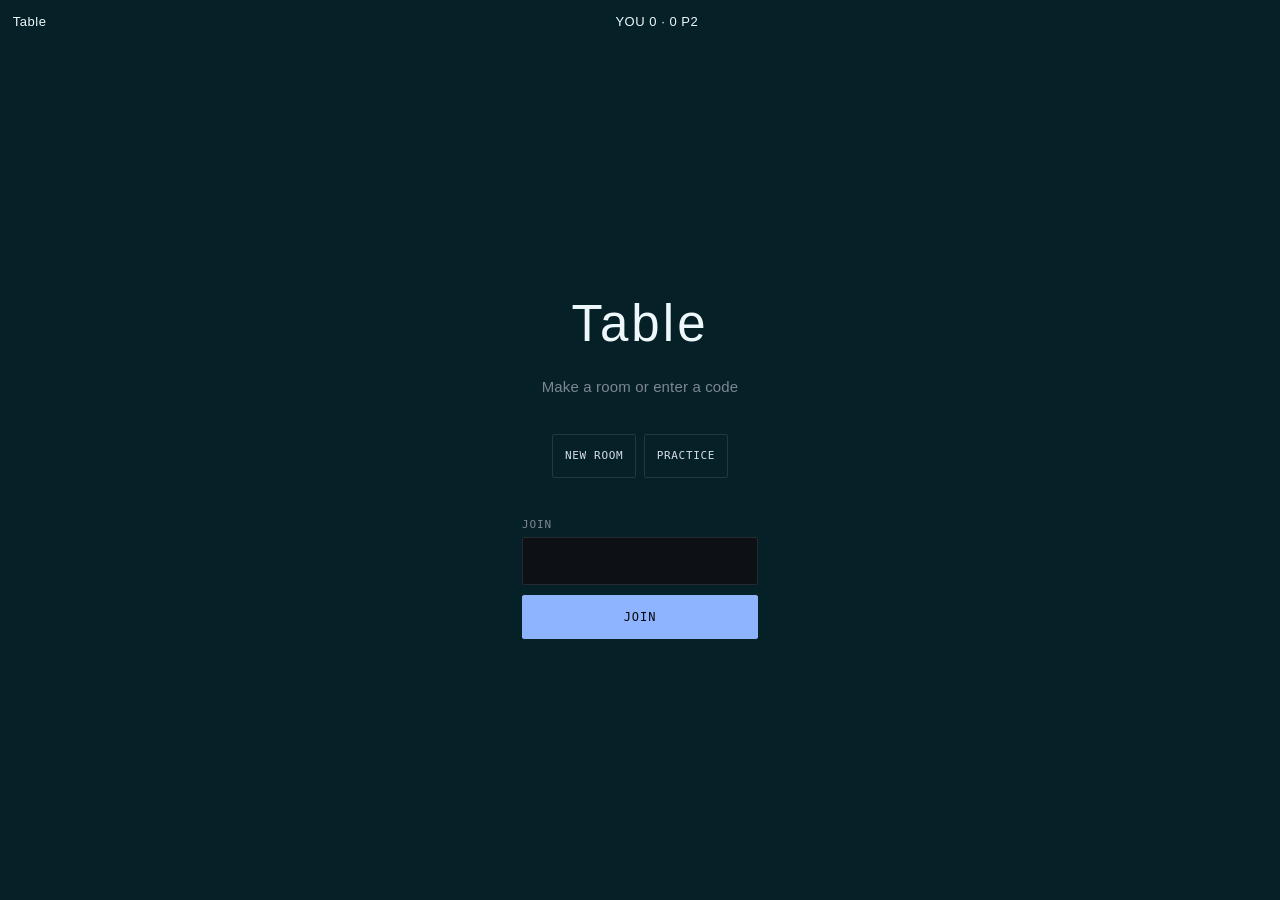
==== game/index.html @ 40c0a448 "deploy" ====
<!doctype html>
<html lang="en">
  <head>
    <meta charset="utf-8" />
    <meta name="viewport" content="width=device-width, initial-scale=1, maximum-scale=1, user-scalable=no, viewport-fit=cover" />
    <meta name="theme-color" content="#062028" />
    <meta name="apple-mobile-web-app-capable" content="yes" />
    <meta name="mobile-web-app-capable" content="yes" />
    <title>대국</title>
    <meta name="description" content="대국" />
    <meta property="og:title" content="대국" />
    <meta property="og:description" content="대국" />
    <meta property="og:type" content="website" />
    <meta name="twitter:card" content="summary_large_image" />
    <link rel="preload" href="/hockey.wasm" as="fetch" crossorigin />
    <link rel="stylesheet" href="/style.css" />
  </head>
  <body>
    <div id="app"></div>
    <script type="module" src="/hockey.js"></script>
  </body>
</html>
---- style.css ----
:root{color-scheme:dark;--bg: #07080a;--fg: #d7dde6;--muted: #7d8794;--line: rgba(214, 226, 240, .12);--panel: #0d1014;--accent: #8fb4ff;--max: 1120px;--mono: "SF Mono", "IBM Plex Mono", ui-monospace, Menlo, monospace}html[data-tpl=gotham]{--accent: #8fb4ff}html[data-tpl=foundry]{--accent: #3dd6c6}html[data-tpl=ares]{--accent: #e8a317}html[data-tpl=lattice]{--accent: #7cffb2}html[data-tpl=ledger]{--accent: #5cff6a}*{box-sizing:border-box}html{scroll-behavior:smooth}html,body{margin:0;min-height:100%;background:var(--bg);color:var(--fg);font:15px/1.45 IBM Plex Sans,Segoe UI,sans-serif;letter-spacing:.01em}a{color:inherit}#app{min-height:100vh}.top{position:sticky;top:0;z-index:20;display:flex;align-items:center;justify-content:space-between;gap:.8rem;min-height:48px;padding:0 1.1rem;background:#07080adb;border-bottom:1px solid var(--line);backdrop-filter:blur(16px);font-family:var(--mono);font-size:11px;letter-spacing:.08em;text-transform:uppercase}.brand{max-width:min(36vw,14rem);overflow:hidden;text-overflow:ellipsis;white-space:nowrap;color:var(--accent);text-decoration:none}.nav{display:flex;flex-wrap:wrap;gap:1.1rem;color:var(--muted)}.nav a{text-decoration:none}.nav a:hover{color:var(--fg)}.clock{color:var(--accent);opacity:.8}.langs{display:flex;gap:.45rem}.langs button{border:0;background:none;color:var(--muted);font:inherit;font-size:10px;cursor:pointer;padding:0}.langs button[aria-current=true]{color:var(--accent)}.studio-hero,.hero-site,.block,.band{padding:4.8rem 1.2rem 4.2rem}.studio-hero,.hero-site{min-height:calc(100vh - 48px);position:relative}.studio-hero{display:grid;align-content:center;justify-items:center;text-align:center;background:linear-gradient(rgba(143,180,255,.04) 1px,transparent 1px) 0 0 / 28px 28px,var(--bg)}.tag,.kicker,.eyebrow{margin:0 0 .8rem;color:var(--accent);font-family:var(--mono);font-size:11px;letter-spacing:.14em;text-transform:uppercase}h1,.contact-title{margin:0;max-width:22ch;font-size:clamp(2.1rem,5.4vw,4.4rem);line-height:1.08;letter-spacing:-.03em;font-weight:500}.lede{max-width:36rem;margin:.9rem 0 0;color:var(--muted)}.subcta{margin:.55rem 0 0;color:var(--muted)}.form,.contact{display:grid;gap:.7rem;width:min(100%,28rem);margin:1.8rem auto 0;text-align:start}.form label,.contact label{display:grid;gap:.3rem;color:var(--muted);font-family:var(--mono);font-size:11px;letter-spacing:.08em;text-transform:uppercase}.form input,.contact input,.contact select{width:100%;border:1px solid var(--line);border-radius:2px;padding:.75rem .8rem;font:inherit;color:var(--fg);background:var(--panel)}.form input:focus,.contact input:focus,.contact select:focus{outline:1px solid var(--accent);border-color:transparent}.btn,.btn-ghost,.btn-blue{appearance:none;border:1px solid var(--accent);border-radius:2px;padding:.7rem 1.1rem;background:transparent;color:var(--accent);font:inherit;font-family:var(--mono);font-size:12px;letter-spacing:.08em;text-transform:uppercase;cursor:pointer;text-decoration:none}.btn-blue,.btn-ghost:hover,.btn:hover{background:var(--accent);color:#07080a}.tools{display:flex;flex-wrap:wrap;justify-content:center;gap:.5rem;margin-top:1.6rem}.tools button,.tools a:not(.btn){border:1px solid var(--line);background:transparent;color:var(--fg);border-radius:2px;padding:.5rem .8rem;font:inherit;font-family:var(--mono);font-size:11px;letter-spacing:.06em;text-transform:uppercase;cursor:pointer}.boot-label{margin:1.2rem 0 .8rem;color:var(--muted);font-family:var(--mono)}.boot-track{width:min(100%,22rem);height:2px;background:#ffffff14;overflow:hidden}.boot-track i{display:block;width:0;height:100%;background:var(--accent)}.scanlines{pointer-events:none;position:absolute;inset:0;background:repeating-linear-gradient(to bottom,rgba(255,255,255,.03),rgba(255,255,255,.03) 1px,transparent 1px,transparent 3px);animation:scan 8s linear infinite;opacity:.35}@keyframes scan{to{transform:translateY(12px)}}.hero-gotham{display:grid;align-content:end;padding-bottom:3.2rem}.hud-svg,.lattice-svg{width:100%;height:auto}.hud-grid line{stroke:#8fb4ff14;stroke-width:1}.hud-links line{stroke:var(--accent);stroke-opacity:.28;stroke-width:1;stroke-dasharray:4 6;animation:dash 7s linear infinite}@keyframes dash{to{stroke-dashoffset:-80}}.hud-nodes .core{fill:var(--accent)}.hud-nodes .ping{fill:none;stroke:var(--accent);stroke-opacity:0}.hud-nodes [data-node].is-hot .ping{animation:ping .8s ease-out}@keyframes ping{0%{r:4;stroke-opacity:.8}to{r:18;stroke-opacity:0}}.hero-dock{position:relative;z-index:1;max-width:40rem}.hero-foundry,.hero-ares{display:grid;align-content:center}.hero-split{max-width:var(--max);margin:0 auto;display:grid;grid-template-columns:1fr 1fr;gap:2.4rem;align-items:center}.hero-lattice{display:grid;place-items:center}.lattice-bg{position:absolute;inset:8% 6%;opacity:.55}.hero-copy.center{text-align:center;justify-items:center;display:grid}.hero-ledger{display:grid;align-content:center;justify-items:start;max-width:var(--max);margin:0 auto}.console,.term{background:#050607;border:1px solid var(--line);font-family:var(--mono);font-size:12px;color:var(--accent);box-shadow:0 0 0 1px #0006,0 24px 60px #00000059}.console-bar,.term-bar{display:flex;gap:.35rem;align-items:center;padding:.45rem .7rem;border-bottom:1px solid var(--line);color:var(--muted);text-transform:uppercase;letter-spacing:.08em;font-size:10px}.console-bar i{width:7px;height:7px;border-radius:50%;background:#3a3f46}.console pre{margin:0;padding:.9rem;min-height:11rem;white-space:pre-wrap}.term{width:min(100%,52rem)}.term p{margin:.8rem 1rem 1.1rem;min-height:4.5rem}.term.mini p{min-height:auto}.term .dim{color:var(--muted)}.caret{display:inline-block;width:.55ch;height:1em;margin-left:.15em;background:var(--accent);vertical-align:text-bottom;animation:blink 1s steps(1) infinite}@keyframes blink{50%{opacity:0}}.radar{position:relative;width:min(100%,320px);aspect-ratio:1;margin:0 auto;border:1px solid var(--line);border-radius:50%;background:repeating-radial-gradient(circle,transparent 0 18px,rgba(232,163,23,.08) 18px 19px),#08090b;overflow:hidden}.radar .sweep{position:absolute;inset:0;background:conic-gradient(from 0deg,transparent 0 70%,rgba(232,163,23,.35) 100%);animation:spin 4.5s linear infinite}.radar b{position:absolute;inset:12%;border:1px solid rgba(232,163,23,.2);border-radius:50%}.radar b:nth-child(3){inset:28%}.radar b:nth-child(4){inset:44%}.blip{position:absolute;width:6px;height:6px;border-radius:50%;background:var(--accent);animation:blip 2.4s ease-in-out infinite}.b1{top:28%;left:62%}.b2{top:58%;left:30%;animation-delay:.6s}.b3{top:70%;left:68%;animation-delay:1.1s}@keyframes spin{to{transform:rotate(360deg)}}@keyframes blip{0%,to{opacity:.2;transform:scale(.7)}50%{opacity:1;transform:scale(1.3)}}.metrics,.band,.price{background:#050607}.metric-grid{display:grid;grid-template-columns:repeat(3,1fr);gap:1rem;max-width:var(--max);margin:0 auto 2rem}.metric{border:1px solid var(--line);padding:1.2rem 1rem;background:var(--panel)}.metric b{display:block;font-size:clamp(2.4rem,6vw,4.2rem);letter-spacing:-.04em;line-height:1;color:var(--accent);font-variant-numeric:tabular-nums}.metric span{color:var(--muted);font-family:var(--mono);font-size:11px;letter-spacing:.1em;text-transform:uppercase}html[data-tpl=ledger] .metric-grid{grid-template-columns:1fr}html[data-tpl=ledger] .metric{display:flex;justify-content:space-between;align-items:baseline}.chart{display:block;width:min(100%,var(--max));height:220px;margin:0 auto}.chart .line{fill:none;stroke:var(--accent);stroke-width:1.6;stroke-dasharray:1;stroke-dashoffset:1}.chart .area{fill:var(--accent);opacity:0}.chart.is-on .line{animation:draw 1.4s ease forwards}.chart.is-on .area{animation:fade 1s ease .15s forwards}@keyframes draw{to{stroke-dashoffset:0}}@keyframes fade{to{opacity:.12}}.csi-wrap,.reviews-wrap,.trust-wrap,#contact{background:var(--bg);color:var(--fg)}.csi{display:grid;grid-template-columns:repeat(3,1fr);gap:1rem;max-width:var(--max);margin:0 auto}.csi article{border:1px solid var(--line);padding:1.2rem;background:var(--panel)}.csi h2{margin:.5rem 0 0;font-size:clamp(1.15rem,2vw,1.5rem);font-weight:500;letter-spacing:-.02em}.num{margin:0;color:var(--accent);font-family:var(--mono);font-size:10px;letter-spacing:.12em;text-transform:uppercase}.chapters{padding:0}.chapter{min-height:86vh;display:grid;align-content:center;padding:4.5rem 1.2rem;border-top:1px solid var(--line)}.chapter.alt{background:#050607}.chapter-inner{max-width:var(--max);margin:0 auto;display:grid;grid-template-columns:.9fr 1.1fr;gap:2rem;align-items:center}.chapter-copy h2{margin:0 0 .7rem;font-size:clamp(1.8rem,4vw,3rem);font-weight:500}.chapter-copy p{margin:0;color:var(--muted);max-width:34rem}.stage{min-height:240px}.lattice-svg line{stroke:var(--accent);stroke-opacity:.35;stroke-dasharray:3 5;animation:dash 6s linear infinite}.lattice-svg circle{fill:var(--accent);animation:node 2.8s ease-in-out infinite}@keyframes node{50%{opacity:.35}}.reviews{max-width:var(--max);margin:1.2rem auto 0;display:grid;gap:1rem}.reviews blockquote{margin:0;padding:1.1rem 1.2rem;border-left:2px solid var(--accent);background:var(--panel);font-size:clamp(1.15rem,2.4vw,1.6rem);font-weight:400}.reviews footer{margin-top:.7rem;color:var(--muted);font-family:var(--mono);font-size:11px;letter-spacing:.06em;text-transform:uppercase}.trust{display:grid;grid-template-columns:repeat(3,1fr);gap:1rem;max-width:var(--max);margin:1.2rem auto 0}.trust div{padding:1.2rem;border:1px solid var(--line);background:var(--panel)}.trust p{margin:.35rem 0 0;color:var(--muted)}.price{text-align:left}.price h2{margin:0 0 .7rem;max-width:var(--max);margin-left:auto;margin-right:auto;font-size:clamp(2rem,5vw,3.6rem);font-weight:500}.price .lede{max-width:var(--max);margin-left:auto;margin-right:auto}.contact-title{max-width:var(--max);margin:0 auto .4rem;font-size:clamp(2rem,4vw,3.2rem)}.foot{display:flex;flex-wrap:wrap;gap:1rem 1.4rem;padding:1.4rem 1.2rem 2.2rem;border-top:1px solid var(--line);color:var(--muted);font-family:var(--mono);font-size:10px;letter-spacing:.08em;text-transform:uppercase}.foot a{text-decoration:none}[data-reveal]{opacity:0;transform:translateY(14px);transition:opacity .7s ease var(--d, 0ms),transform .7s ease var(--d, 0ms)}[data-reveal].is-on{opacity:1;transform:none}.nf{min-height:100vh;display:grid;place-content:center;text-align:center;gap:.5rem;font-family:var(--mono)}.nf-k{margin:0;color:var(--muted)}.sr-only{position:absolute;width:1px;height:1px;padding:0;margin:-1px;overflow:hidden;clip:rect(0,0,0,0);white-space:nowrap;border:0}@media (max-width: 860px){.hero-split,.csi,.chapter-inner,.trust,.metric-grid{grid-template-columns:1fr}}@media (max-width: 720px){.top{flex-wrap:wrap}.nav{order:3;width:100%;justify-content:space-between}.clock{display:none}html[data-view=game] .clock{display:inline}.studio-hero,.hero-site,.block,.band,.chapter{padding:3.4rem 1rem}}html[data-view=game],html[data-view=game] body,html[data-view=game] #app{width:100%;height:100%;height:100dvh;max-height:100dvh;min-height:0;overflow:hidden;background:#062028;color:#eef8fb;touch-action:none;overscroll-behavior:none;user-select:none;-webkit-user-select:none}html[data-view=game] #app{display:flex;flex-direction:column}.hk-top{flex:0 0 auto;display:flex;align-items:center;justify-content:space-between;gap:.6rem;min-height:44px;padding:calc(.4rem + env(safe-area-inset-top)) .85rem .4rem;background:#062028;border-bottom:0;font-size:13px;letter-spacing:.04em;text-transform:none}.hk-top .brand,.hk-top .hk-score,.hk-top .clock{color:#eef8fb;opacity:1}.hk-lobby{flex:1;min-height:0;overflow:auto;display:grid;place-content:center;justify-items:center;gap:.8rem;padding:1.4rem 1.1rem calc(2rem + env(safe-area-inset-bottom));text-align:center;touch-action:manipulation}.hk-lobby h1{margin:0;font-size:clamp(2rem,12vw,3.4rem);letter-spacing:.06em}.hk-lobby .tools .btn,.hk-lobby .tools button,.hk-lobby>a.btn,.hk-join button{min-height:44px;min-width:44px}.hk-join{width:min(22rem,100%)}.hk-join input{min-height:44px;font-size:16px}.hk-play{flex:1;min-height:0;display:flex;flex-direction:column;width:100%}.hk-stage{flex:1 1 auto;min-height:0;position:relative;width:100%}.hk-canvas{position:absolute;inset:0;width:100%;height:100%;display:block;touch-action:none;cursor:none;contain:layout paint;will-change:transform;transform:translateZ(0)}.hk-hud,.hk-hud *{pointer-events:none}.hk-hud{position:absolute;top:0;left:0;right:0;z-index:2;display:flex;flex-wrap:wrap;justify-content:space-between;gap:.35rem .6rem;padding:calc(.45rem + env(safe-area-inset-top)) .8rem .45rem;color:#f7fdff;font-size:15px;font-weight:700;text-shadow:0 1px 3px #031016}.hk-seats{display:flex;justify-content:center;flex-wrap:wrap;gap:.4rem;width:100%;padding:.2rem .7rem .4rem}.hk-hud .hk-seats{flex:1 0 100%;padding:.1rem 0 0}.hk-seats [data-seat]{display:inline-flex;align-items:center;gap:.35rem;min-height:28px;padding:.2rem .7rem;border:1px solid rgba(143,227,255,.35);border-radius:999px;background:#062028b8;color:#eef8fb;font-size:12px;font-weight:700;letter-spacing:.03em}.hk-seats i{width:8px;height:8px;border-radius:50%;background:#6b7c82}.hk-seats [data-state=here] i{background:#5cff9a;box-shadow:0 0 7px #5cff9a}.hk-seats [data-state=empty] i{background:#6b7c82}.hk-seats [data-state=left] i,.hk-seats [data-state=gone] i{background:#ff6b6b}.hk-tools{position:relative;flex:0 0 auto;z-index:2;display:flex;flex-direction:column;align-items:center;justify-content:flex-end;gap:.4rem;padding:.45rem .55rem calc(.5rem + env(safe-area-inset-bottom));touch-action:manipulation}.hk-jabs,.hk-toolrow{display:flex;justify-content:center;flex-wrap:wrap;gap:.4rem;width:100%}.hk-tools .btn,.hk-tools button{min-height:44px;min-width:44px;padding:.55rem .7rem;background:#062028b8;color:#eef8fb;border-color:#8fe3ff}.hk-jabs button{flex:1 1 4.6rem;max-width:9.5rem;font-size:13px;font-weight:700;letter-spacing:0;white-space:nowrap}.hk-say{position:absolute;top:16%;left:50%;z-index:3;max-width:min(22rem,calc(100% - 1.4rem));margin:0;padding:.55rem .9rem;transform:translate(-50%);pointer-events:none;border:1px solid #8fe3ff;border-radius:999px;background:#062028db;color:#f7fdff;font-size:clamp(1.05rem,4.6vw,1.45rem);font-weight:800;letter-spacing:.02em;text-align:center;text-shadow:0 1px 3px #031016}.hk-say.mine{border-color:#ff8a8a;color:#ffe4e4}@media (prefers-reduced-motion: reduce){*,*:before,*:after{animation:none!important;transition:none!important}[data-reveal]{opacity:1;transform:none}}
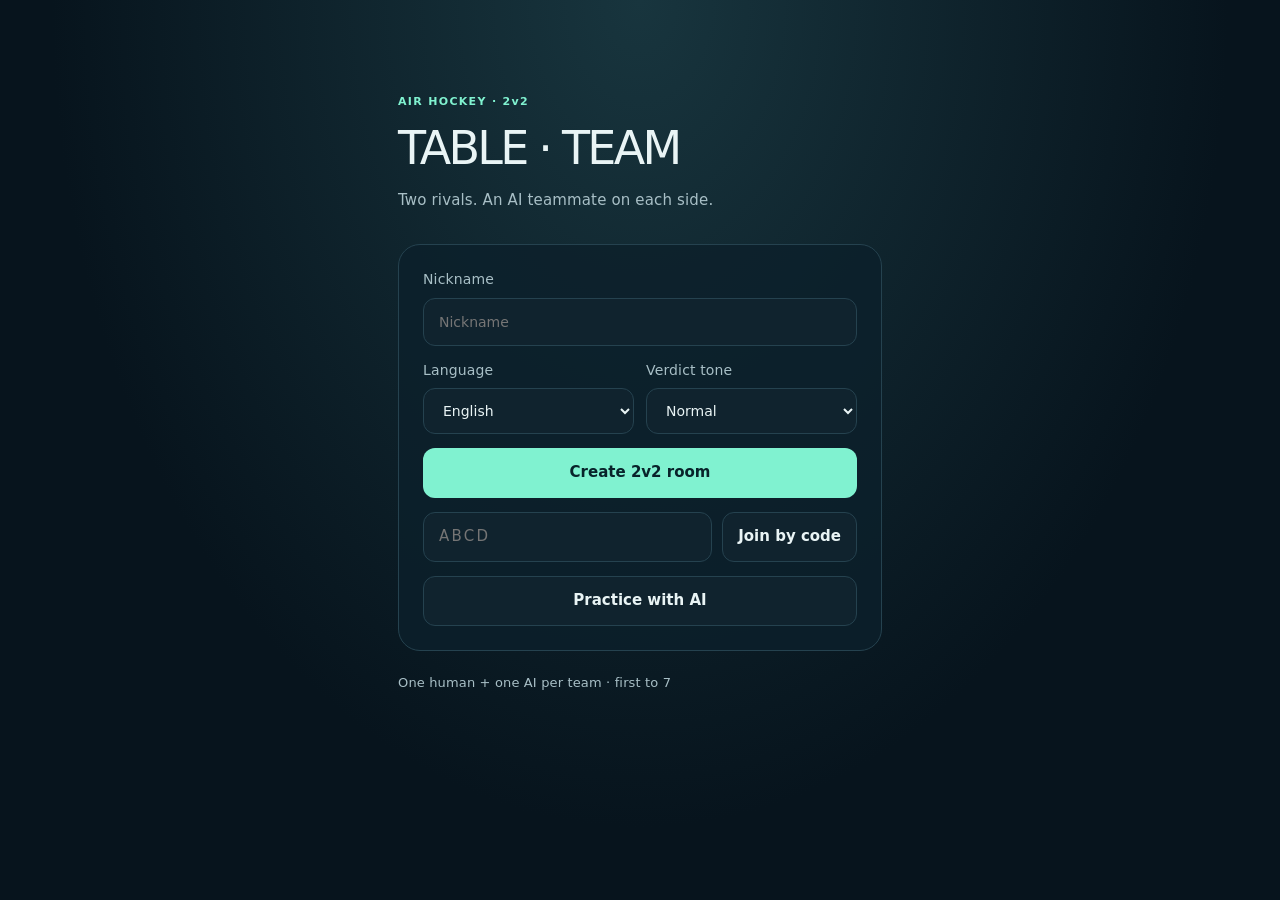
==== commit 2212934c: "deploy 64d9c73672e56f7ed24e2696467de58067fc1ce9" ====
--- a/game/index.html
+++ b/game/index.html
@@ -1,22 +1,24 @@
 <!doctype html>
-<html lang="en">
+<html lang="ko">
   <head>
     <meta charset="utf-8" />
-    <meta name="viewport" content="width=device-width, initial-scale=1, maximum-scale=1, user-scalable=no, viewport-fit=cover" />
-    <meta name="theme-color" content="#062028" />
+    <meta name="viewport" content="width=device-width, initial-scale=1, viewport-fit=cover" />
+    <meta name="theme-color" content="#07141d" />
     <meta name="apple-mobile-web-app-capable" content="yes" />
     <meta name="mobile-web-app-capable" content="yes" />
-    <title>대국</title>
-    <meta name="description" content="대국" />
-    <meta property="og:title" content="대국" />
-    <meta property="og:description" content="대국" />
+    <meta name="game-release" content="issue104-teams-only-1" />
+    <title>대국 · TEAM — 2:2 AI 하키</title>
+    <meta name="description" content="나와 AI, 상대와 AI. 2:2 하키와 경기 후 판결문." />
+    <meta property="og:title" content="대국 · TEAM" />
+    <meta property="og:description" content="두 사람이 겨루고, AI가 함께 뛴다." />
     <meta property="og:type" content="website" />
-    <meta name="twitter:card" content="summary_large_image" />
-    <link rel="preload" href="/hockey.wasm" as="fetch" crossorigin />
+    <meta name="twitter:card" content="summary" />
+    <link rel="icon" href="data:image/svg+xml,%3Csvg xmlns='http://www.w3.org/2000/svg' viewBox='0 0 16 16'%3E%3Ccircle cx='8' cy='8' r='7' fill='%230e3f4a'/%3E%3Ccircle cx='8' cy='8' r='3' fill='%237ef2c0'/%3E%3C/svg%3E" />
     <link rel="stylesheet" href="/style.css" />
   </head>
   <body>
     <div id="app"></div>
+    <noscript>게임을 실행하려면 JavaScript가 필요합니다.</noscript>
     <script type="module" src="/hockey.js"></script>
   </body>
 </html>
--- a/style.css
+++ b/style.css
@@ -1 +1 @@
-:root{color-scheme:dark;--bg: #07080a;--fg: #d7dde6;--muted: #7d8794;--line: rgba(214, 226, 240, .12);--panel: #0d1014;--accent: #8fb4ff;--max: 1120px;--mono: "SF Mono", "IBM Plex Mono", ui-monospace, Menlo, monospace}html[data-tpl=gotham]{--accent: #8fb4ff}html[data-tpl=foundry]{--accent: #3dd6c6}html[data-tpl=ares]{--accent: #e8a317}html[data-tpl=lattice]{--accent: #7cffb2}html[data-tpl=ledger]{--accent: #5cff6a}*{box-sizing:border-box}html{scroll-behavior:smooth}html,body{margin:0;min-height:100%;background:var(--bg);color:var(--fg);font:15px/1.45 IBM Plex Sans,Segoe UI,sans-serif;letter-spacing:.01em}a{color:inherit}#app{min-height:100vh}.top{position:sticky;top:0;z-index:20;display:flex;align-items:center;justify-content:space-between;gap:.8rem;min-height:48px;padding:0 1.1rem;background:#07080adb;border-bottom:1px solid var(--line);backdrop-filter:blur(16px);font-family:var(--mono);font-size:11px;letter-spacing:.08em;text-transform:uppercase}.brand{max-width:min(36vw,14rem);overflow:hidden;text-overflow:ellipsis;white-space:nowrap;color:var(--accent);text-decoration:none}.nav{display:flex;flex-wrap:wrap;gap:1.1rem;color:var(--muted)}.nav a{text-decoration:none}.nav a:hover{color:var(--fg)}.clock{color:var(--accent);opacity:.8}.langs{display:flex;gap:.45rem}.langs button{border:0;background:none;color:var(--muted);font:inherit;font-size:10px;cursor:pointer;padding:0}.langs button[aria-current=true]{color:var(--accent)}.studio-hero,.hero-site,.block,.band{padding:4.8rem 1.2rem 4.2rem}.studio-hero,.hero-site{min-height:calc(100vh - 48px);position:relative}.studio-hero{display:grid;align-content:center;justify-items:center;text-align:center;background:linear-gradient(rgba(143,180,255,.04) 1px,transparent 1px) 0 0 / 28px 28px,var(--bg)}.tag,.kicker,.eyebrow{margin:0 0 .8rem;color:var(--accent);font-family:var(--mono);font-size:11px;letter-spacing:.14em;text-transform:uppercase}h1,.contact-title{margin:0;max-width:22ch;font-size:clamp(2.1rem,5.4vw,4.4rem);line-height:1.08;letter-spacing:-.03em;font-weight:500}.lede{max-width:36rem;margin:.9rem 0 0;color:var(--muted)}.subcta{margin:.55rem 0 0;color:var(--muted)}.form,.contact{display:grid;gap:.7rem;width:min(100%,28rem);margin:1.8rem auto 0;text-align:start}.form label,.contact label{display:grid;gap:.3rem;color:var(--muted);font-family:var(--mono);font-size:11px;letter-spacing:.08em;text-transform:uppercase}.form input,.contact input,.contact select{width:100%;border:1px solid var(--line);border-radius:2px;padding:.75rem .8rem;font:inherit;color:var(--fg);background:var(--panel)}.form input:focus,.contact input:focus,.contact select:focus{outline:1px solid var(--accent);border-color:transparent}.btn,.btn-ghost,.btn-blue{appearance:none;border:1px solid var(--accent);border-radius:2px;padding:.7rem 1.1rem;background:transparent;color:var(--accent);font:inherit;font-family:var(--mono);font-size:12px;letter-spacing:.08em;text-transform:uppercase;cursor:pointer;text-decoration:none}.btn-blue,.btn-ghost:hover,.btn:hover{background:var(--accent);color:#07080a}.tools{display:flex;flex-wrap:wrap;justify-content:center;gap:.5rem;margin-top:1.6rem}.tools button,.tools a:not(.btn){border:1px solid var(--line);background:transparent;color:var(--fg);border-radius:2px;padding:.5rem .8rem;font:inherit;font-family:var(--mono);font-size:11px;letter-spacing:.06em;text-transform:uppercase;cursor:pointer}.boot-label{margin:1.2rem 0 .8rem;color:var(--muted);font-family:var(--mono)}.boot-track{width:min(100%,22rem);height:2px;background:#ffffff14;overflow:hidden}.boot-track i{display:block;width:0;height:100%;background:var(--accent)}.scanlines{pointer-events:none;position:absolute;inset:0;background:repeating-linear-gradient(to bottom,rgba(255,255,255,.03),rgba(255,255,255,.03) 1px,transparent 1px,transparent 3px);animation:scan 8s linear infinite;opacity:.35}@keyframes scan{to{transform:translateY(12px)}}.hero-gotham{display:grid;align-content:end;padding-bottom:3.2rem}.hud-svg,.lattice-svg{width:100%;height:auto}.hud-grid line{stroke:#8fb4ff14;stroke-width:1}.hud-links line{stroke:var(--accent);stroke-opacity:.28;stroke-width:1;stroke-dasharray:4 6;animation:dash 7s linear infinite}@keyframes dash{to{stroke-dashoffset:-80}}.hud-nodes .core{fill:var(--accent)}.hud-nodes .ping{fill:none;stroke:var(--accent);stroke-opacity:0}.hud-nodes [data-node].is-hot .ping{animation:ping .8s ease-out}@keyframes ping{0%{r:4;stroke-opacity:.8}to{r:18;stroke-opacity:0}}.hero-dock{position:relative;z-index:1;max-width:40rem}.hero-foundry,.hero-ares{display:grid;align-content:center}.hero-split{max-width:var(--max);margin:0 auto;display:grid;grid-template-columns:1fr 1fr;gap:2.4rem;align-items:center}.hero-lattice{display:grid;place-items:center}.lattice-bg{position:absolute;inset:8% 6%;opacity:.55}.hero-copy.center{text-align:center;justify-items:center;display:grid}.hero-ledger{display:grid;align-content:center;justify-items:start;max-width:var(--max);margin:0 auto}.console,.term{background:#050607;border:1px solid var(--line);font-family:var(--mono);font-size:12px;color:var(--accent);box-shadow:0 0 0 1px #0006,0 24px 60px #00000059}.console-bar,.term-bar{display:flex;gap:.35rem;align-items:center;padding:.45rem .7rem;border-bottom:1px solid var(--line);color:var(--muted);text-transform:uppercase;letter-spacing:.08em;font-size:10px}.console-bar i{width:7px;height:7px;border-radius:50%;background:#3a3f46}.console pre{margin:0;padding:.9rem;min-height:11rem;white-space:pre-wrap}.term{width:min(100%,52rem)}.term p{margin:.8rem 1rem 1.1rem;min-height:4.5rem}.term.mini p{min-height:auto}.term .dim{color:var(--muted)}.caret{display:inline-block;width:.55ch;height:1em;margin-left:.15em;background:var(--accent);vertical-align:text-bottom;animation:blink 1s steps(1) infinite}@keyframes blink{50%{opacity:0}}.radar{position:relative;width:min(100%,320px);aspect-ratio:1;margin:0 auto;border:1px solid var(--line);border-radius:50%;background:repeating-radial-gradient(circle,transparent 0 18px,rgba(232,163,23,.08) 18px 19px),#08090b;overflow:hidden}.radar .sweep{position:absolute;inset:0;background:conic-gradient(from 0deg,transparent 0 70%,rgba(232,163,23,.35) 100%);animation:spin 4.5s linear infinite}.radar b{position:absolute;inset:12%;border:1px solid rgba(232,163,23,.2);border-radius:50%}.radar b:nth-child(3){inset:28%}.radar b:nth-child(4){inset:44%}.blip{position:absolute;width:6px;height:6px;border-radius:50%;background:var(--accent);animation:blip 2.4s ease-in-out infinite}.b1{top:28%;left:62%}.b2{top:58%;left:30%;animation-delay:.6s}.b3{top:70%;left:68%;animation-delay:1.1s}@keyframes spin{to{transform:rotate(360deg)}}@keyframes blip{0%,to{opacity:.2;transform:scale(.7)}50%{opacity:1;transform:scale(1.3)}}.metrics,.band,.price{background:#050607}.metric-grid{display:grid;grid-template-columns:repeat(3,1fr);gap:1rem;max-width:var(--max);margin:0 auto 2rem}.metric{border:1px solid var(--line);padding:1.2rem 1rem;background:var(--panel)}.metric b{display:block;font-size:clamp(2.4rem,6vw,4.2rem);letter-spacing:-.04em;line-height:1;color:var(--accent);font-variant-numeric:tabular-nums}.metric span{color:var(--muted);font-family:var(--mono);font-size:11px;letter-spacing:.1em;text-transform:uppercase}html[data-tpl=ledger] .metric-grid{grid-template-columns:1fr}html[data-tpl=ledger] .metric{display:flex;justify-content:space-between;align-items:baseline}.chart{display:block;width:min(100%,var(--max));height:220px;margin:0 auto}.chart .line{fill:none;stroke:var(--accent);stroke-width:1.6;stroke-dasharray:1;stroke-dashoffset:1}.chart .area{fill:var(--accent);opacity:0}.chart.is-on .line{animation:draw 1.4s ease forwards}.chart.is-on .area{animation:fade 1s ease .15s forwards}@keyframes draw{to{stroke-dashoffset:0}}@keyframes fade{to{opacity:.12}}.csi-wrap,.reviews-wrap,.trust-wrap,#contact{background:var(--bg);color:var(--fg)}.csi{display:grid;grid-template-columns:repeat(3,1fr);gap:1rem;max-width:var(--max);margin:0 auto}.csi article{border:1px solid var(--line);padding:1.2rem;background:var(--panel)}.csi h2{margin:.5rem 0 0;font-size:clamp(1.15rem,2vw,1.5rem);font-weight:500;letter-spacing:-.02em}.num{margin:0;color:var(--accent);font-family:var(--mono);font-size:10px;letter-spacing:.12em;text-transform:uppercase}.chapters{padding:0}.chapter{min-height:86vh;display:grid;align-content:center;padding:4.5rem 1.2rem;border-top:1px solid var(--line)}.chapter.alt{background:#050607}.chapter-inner{max-width:var(--max);margin:0 auto;display:grid;grid-template-columns:.9fr 1.1fr;gap:2rem;align-items:center}.chapter-copy h2{margin:0 0 .7rem;font-size:clamp(1.8rem,4vw,3rem);font-weight:500}.chapter-copy p{margin:0;color:var(--muted);max-width:34rem}.stage{min-height:240px}.lattice-svg line{stroke:var(--accent);stroke-opacity:.35;stroke-dasharray:3 5;animation:dash 6s linear infinite}.lattice-svg circle{fill:var(--accent);animation:node 2.8s ease-in-out infinite}@keyframes node{50%{opacity:.35}}.reviews{max-width:var(--max);margin:1.2rem auto 0;display:grid;gap:1rem}.reviews blockquote{margin:0;padding:1.1rem 1.2rem;border-left:2px solid var(--accent);background:var(--panel);font-size:clamp(1.15rem,2.4vw,1.6rem);font-weight:400}.reviews footer{margin-top:.7rem;color:var(--muted);font-family:var(--mono);font-size:11px;letter-spacing:.06em;text-transform:uppercase}.trust{display:grid;grid-template-columns:repeat(3,1fr);gap:1rem;max-width:var(--max);margin:1.2rem auto 0}.trust div{padding:1.2rem;border:1px solid var(--line);background:var(--panel)}.trust p{margin:.35rem 0 0;color:var(--muted)}.price{text-align:left}.price h2{margin:0 0 .7rem;max-width:var(--max);margin-left:auto;margin-right:auto;font-size:clamp(2rem,5vw,3.6rem);font-weight:500}.price .lede{max-width:var(--max);margin-left:auto;margin-right:auto}.contact-title{max-width:var(--max);margin:0 auto .4rem;font-size:clamp(2rem,4vw,3.2rem)}.foot{display:flex;flex-wrap:wrap;gap:1rem 1.4rem;padding:1.4rem 1.2rem 2.2rem;border-top:1px solid var(--line);color:var(--muted);font-family:var(--mono);font-size:10px;letter-spacing:.08em;text-transform:uppercase}.foot a{text-decoration:none}[data-reveal]{opacity:0;transform:translateY(14px);transition:opacity .7s ease var(--d, 0ms),transform .7s ease var(--d, 0ms)}[data-reveal].is-on{opacity:1;transform:none}.nf{min-height:100vh;display:grid;place-content:center;text-align:center;gap:.5rem;font-family:var(--mono)}.nf-k{margin:0;color:var(--muted)}.sr-only{position:absolute;width:1px;height:1px;padding:0;margin:-1px;overflow:hidden;clip:rect(0,0,0,0);white-space:nowrap;border:0}@media (max-width: 860px){.hero-split,.csi,.chapter-inner,.trust,.metric-grid{grid-template-columns:1fr}}@media (max-width: 720px){.top{flex-wrap:wrap}.nav{order:3;width:100%;justify-content:space-between}.clock{display:none}html[data-view=game] .clock{display:inline}.studio-hero,.hero-site,.block,.band,.chapter{padding:3.4rem 1rem}}html[data-view=game],html[data-view=game] body,html[data-view=game] #app{width:100%;height:100%;height:100dvh;max-height:100dvh;min-height:0;overflow:hidden;background:#062028;color:#eef8fb;touch-action:none;overscroll-behavior:none;user-select:none;-webkit-user-select:none}html[data-view=game] #app{display:flex;flex-direction:column}.hk-top{flex:0 0 auto;display:flex;align-items:center;justify-content:space-between;gap:.6rem;min-height:44px;padding:calc(.4rem + env(safe-area-inset-top)) .85rem .4rem;background:#062028;border-bottom:0;font-size:13px;letter-spacing:.04em;text-transform:none}.hk-top .brand,.hk-top .hk-score,.hk-top .clock{color:#eef8fb;opacity:1}.hk-lobby{flex:1;min-height:0;overflow:auto;display:grid;place-content:center;justify-items:center;gap:.8rem;padding:1.4rem 1.1rem calc(2rem + env(safe-area-inset-bottom));text-align:center;touch-action:manipulation}.hk-lobby h1{margin:0;font-size:clamp(2rem,12vw,3.4rem);letter-spacing:.06em}.hk-lobby .tools .btn,.hk-lobby .tools button,.hk-lobby>a.btn,.hk-join button{min-height:44px;min-width:44px}.hk-join{width:min(22rem,100%)}.hk-join input{min-height:44px;font-size:16px}.hk-play{flex:1;min-height:0;display:flex;flex-direction:column;width:100%}.hk-stage{flex:1 1 auto;min-height:0;position:relative;width:100%}.hk-canvas{position:absolute;inset:0;width:100%;height:100%;display:block;touch-action:none;cursor:none;contain:layout paint;will-change:transform;transform:translateZ(0)}.hk-hud,.hk-hud *{pointer-events:none}.hk-hud{position:absolute;top:0;left:0;right:0;z-index:2;display:flex;flex-wrap:wrap;justify-content:space-between;gap:.35rem .6rem;padding:calc(.45rem + env(safe-area-inset-top)) .8rem .45rem;color:#f7fdff;font-size:15px;font-weight:700;text-shadow:0 1px 3px #031016}.hk-seats{display:flex;justify-content:center;flex-wrap:wrap;gap:.4rem;width:100%;padding:.2rem .7rem .4rem}.hk-hud .hk-seats{flex:1 0 100%;padding:.1rem 0 0}.hk-seats [data-seat]{display:inline-flex;align-items:center;gap:.35rem;min-height:28px;padding:.2rem .7rem;border:1px solid rgba(143,227,255,.35);border-radius:999px;background:#062028b8;color:#eef8fb;font-size:12px;font-weight:700;letter-spacing:.03em}.hk-seats i{width:8px;height:8px;border-radius:50%;background:#6b7c82}.hk-seats [data-state=here] i{background:#5cff9a;box-shadow:0 0 7px #5cff9a}.hk-seats [data-state=empty] i{background:#6b7c82}.hk-seats [data-state=left] i,.hk-seats [data-state=gone] i{background:#ff6b6b}.hk-tools{position:relative;flex:0 0 auto;z-index:2;display:flex;flex-direction:column;align-items:center;justify-content:flex-end;gap:.4rem;padding:.45rem .55rem calc(.5rem + env(safe-area-inset-bottom));touch-action:manipulation}.hk-jabs,.hk-toolrow{display:flex;justify-content:center;flex-wrap:wrap;gap:.4rem;width:100%}.hk-tools .btn,.hk-tools button{min-height:44px;min-width:44px;padding:.55rem .7rem;background:#062028b8;color:#eef8fb;border-color:#8fe3ff}.hk-jabs button{flex:1 1 4.6rem;max-width:9.5rem;font-size:13px;font-weight:700;letter-spacing:0;white-space:nowrap}.hk-say{position:absolute;top:16%;left:50%;z-index:3;max-width:min(22rem,calc(100% - 1.4rem));margin:0;padding:.55rem .9rem;transform:translate(-50%);pointer-events:none;border:1px solid #8fe3ff;border-radius:999px;background:#062028db;color:#f7fdff;font-size:clamp(1.05rem,4.6vw,1.45rem);font-weight:800;letter-spacing:.02em;text-align:center;text-shadow:0 1px 3px #031016}.hk-say.mine{border-color:#ff8a8a;color:#ffe4e4}@media (prefers-reduced-motion: reduce){*,*:before,*:after{animation:none!important;transition:none!important}[data-reveal]{opacity:1;transform:none}}
+:root{color-scheme:dark;--bg: #07080a;--fg: #d7dde6;--muted: #7d8794;--line: rgba(214, 226, 240, .12);--panel: #0d1014;--accent: #8fb4ff;--max: 1120px;--mono: "SF Mono", "IBM Plex Mono", ui-monospace, Menlo, monospace}html[data-tpl=gotham]{--accent: #8fb4ff}html[data-tpl=foundry]{--accent: #3dd6c6}html[data-tpl=ares]{--accent: #e8a317}html[data-tpl=lattice]{--accent: #7cffb2}html[data-tpl=ledger]{--accent: #5cff6a}*{box-sizing:border-box}html{scroll-behavior:smooth}html,body{margin:0;min-height:100%;background:var(--bg);color:var(--fg);font:15px/1.45 IBM Plex Sans,Segoe UI,sans-serif;letter-spacing:.01em}a{color:inherit}#app{min-height:100vh}.top{position:sticky;top:0;z-index:20;display:flex;align-items:center;justify-content:space-between;gap:.8rem;min-height:48px;padding:0 1.1rem;background:#07080adb;border-bottom:1px solid var(--line);backdrop-filter:blur(16px);font-family:var(--mono);font-size:11px;letter-spacing:.08em;text-transform:uppercase}.brand{max-width:min(36vw,14rem);overflow:hidden;text-overflow:ellipsis;white-space:nowrap;color:var(--accent);text-decoration:none}.nav{display:flex;flex-wrap:wrap;gap:1.1rem;color:var(--muted)}.nav a{text-decoration:none}.nav a:hover{color:var(--fg)}.clock{color:var(--accent);opacity:.8}.langs{display:flex;gap:.45rem}.langs button{border:0;background:none;color:var(--muted);font:inherit;font-size:10px;cursor:pointer;padding:0}.langs button[aria-current=true]{color:var(--accent)}.studio-hero,.hero-site,.block,.band{padding:4.8rem 1.2rem 4.2rem}.studio-hero,.hero-site{min-height:calc(100vh - 48px);position:relative}.studio-hero{display:grid;align-content:center;justify-items:center;text-align:center;background:linear-gradient(rgba(143,180,255,.04) 1px,transparent 1px) 0 0 / 28px 28px,var(--bg)}.tag,.kicker,.eyebrow{margin:0 0 .8rem;color:var(--accent);font-family:var(--mono);font-size:11px;letter-spacing:.14em;text-transform:uppercase}h1,.contact-title{margin:0;max-width:22ch;font-size:clamp(2.1rem,5.4vw,4.4rem);line-height:1.08;letter-spacing:-.03em;font-weight:500}.lede{max-width:36rem;margin:.9rem 0 0;color:var(--muted)}.subcta{margin:.55rem 0 0;color:var(--muted)}.form,.contact{display:grid;gap:.7rem;width:min(100%,28rem);margin:1.8rem auto 0;text-align:start}.form label,.contact label{display:grid;gap:.3rem;color:var(--muted);font-family:var(--mono);font-size:11px;letter-spacing:.08em;text-transform:uppercase}.form input,.contact input,.contact select{width:100%;border:1px solid var(--line);border-radius:2px;padding:.75rem .8rem;font:inherit;color:var(--fg);background:var(--panel)}.form input:focus,.contact input:focus,.contact select:focus{outline:1px solid var(--accent);border-color:transparent}.btn,.btn-ghost,.btn-blue{appearance:none;border:1px solid var(--accent);border-radius:2px;padding:.7rem 1.1rem;background:transparent;color:var(--accent);font:inherit;font-family:var(--mono);font-size:12px;letter-spacing:.08em;text-transform:uppercase;cursor:pointer;text-decoration:none}.btn-blue,.btn-ghost:hover,.btn:hover{background:var(--accent);color:#07080a}.tools{display:flex;flex-wrap:wrap;justify-content:center;gap:.5rem;margin-top:1.6rem}.tools button,.tools a:not(.btn){border:1px solid var(--line);background:transparent;color:var(--fg);border-radius:2px;padding:.5rem .8rem;font:inherit;font-family:var(--mono);font-size:11px;letter-spacing:.06em;text-transform:uppercase;cursor:pointer}.boot-label{margin:1.2rem 0 .8rem;color:var(--muted);font-family:var(--mono)}.boot-track{width:min(100%,22rem);height:2px;background:#ffffff14;overflow:hidden}.boot-track i{display:block;width:0;height:100%;background:var(--accent)}.scanlines{pointer-events:none;position:absolute;inset:0;background:repeating-linear-gradient(to bottom,rgba(255,255,255,.03),rgba(255,255,255,.03) 1px,transparent 1px,transparent 3px);animation:scan 8s linear infinite;opacity:.35}@keyframes scan{to{transform:translateY(12px)}}.hero-gotham{display:grid;align-content:end;padding-bottom:3.2rem}.hud-svg,.lattice-svg{width:100%;height:auto}.hud-grid line{stroke:#8fb4ff14;stroke-width:1}.hud-links line{stroke:var(--accent);stroke-opacity:.28;stroke-width:1;stroke-dasharray:4 6;animation:dash 7s linear infinite}@keyframes dash{to{stroke-dashoffset:-80}}.hud-nodes .core{fill:var(--accent)}.hud-nodes .ping{fill:none;stroke:var(--accent);stroke-opacity:0}.hud-nodes [data-node].is-hot .ping{animation:ping .8s ease-out}@keyframes ping{0%{r:4;stroke-opacity:.8}to{r:18;stroke-opacity:0}}.hero-dock{position:relative;z-index:1;max-width:40rem}.hero-foundry,.hero-ares{display:grid;align-content:center}.hero-split{max-width:var(--max);margin:0 auto;display:grid;grid-template-columns:1fr 1fr;gap:2.4rem;align-items:center}.hero-lattice{display:grid;place-items:center}.lattice-bg{position:absolute;inset:8% 6%;opacity:.55}.hero-copy.center{text-align:center;justify-items:center;display:grid}.hero-ledger{display:grid;align-content:center;justify-items:start;max-width:var(--max);margin:0 auto}.console,.term{background:#050607;border:1px solid var(--line);font-family:var(--mono);font-size:12px;color:var(--accent);box-shadow:0 0 0 1px #0006,0 24px 60px #00000059}.console-bar,.term-bar{display:flex;gap:.35rem;align-items:center;padding:.45rem .7rem;border-bottom:1px solid var(--line);color:var(--muted);text-transform:uppercase;letter-spacing:.08em;font-size:10px}.console-bar i{width:7px;height:7px;border-radius:50%;background:#3a3f46}.console pre{margin:0;padding:.9rem;min-height:11rem;white-space:pre-wrap}.term{width:min(100%,52rem)}.term p{margin:.8rem 1rem 1.1rem;min-height:4.5rem}.term.mini p{min-height:auto}.term .dim{color:var(--muted)}.caret{display:inline-block;width:.55ch;height:1em;margin-left:.15em;background:var(--accent);vertical-align:text-bottom;animation:blink 1s steps(1) infinite}@keyframes blink{50%{opacity:0}}.radar{position:relative;width:min(100%,320px);aspect-ratio:1;margin:0 auto;border:1px solid var(--line);border-radius:50%;background:repeating-radial-gradient(circle,transparent 0 18px,rgba(232,163,23,.08) 18px 19px),#08090b;overflow:hidden}.radar .sweep{position:absolute;inset:0;background:conic-gradient(from 0deg,transparent 0 70%,rgba(232,163,23,.35) 100%);animation:spin 4.5s linear infinite}.radar b{position:absolute;inset:12%;border:1px solid rgba(232,163,23,.2);border-radius:50%}.radar b:nth-child(3){inset:28%}.radar b:nth-child(4){inset:44%}.blip{position:absolute;width:6px;height:6px;border-radius:50%;background:var(--accent);animation:blip 2.4s ease-in-out infinite}.b1{top:28%;left:62%}.b2{top:58%;left:30%;animation-delay:.6s}.b3{top:70%;left:68%;animation-delay:1.1s}@keyframes spin{to{transform:rotate(360deg)}}@keyframes blip{0%,to{opacity:.2;transform:scale(.7)}50%{opacity:1;transform:scale(1.3)}}.metrics,.band,.price{background:#050607}.metric-grid{display:grid;grid-template-columns:repeat(3,1fr);gap:1rem;max-width:var(--max);margin:0 auto 2rem}.metric{border:1px solid var(--line);padding:1.2rem 1rem;background:var(--panel)}.metric b{display:block;font-size:clamp(2.4rem,6vw,4.2rem);letter-spacing:-.04em;line-height:1;color:var(--accent);font-variant-numeric:tabular-nums}.metric span{color:var(--muted);font-family:var(--mono);font-size:11px;letter-spacing:.1em;text-transform:uppercase}html[data-tpl=ledger] .metric-grid{grid-template-columns:1fr}html[data-tpl=ledger] .metric{display:flex;justify-content:space-between;align-items:baseline}.chart{display:block;width:min(100%,var(--max));height:220px;margin:0 auto}.chart .line{fill:none;stroke:var(--accent);stroke-width:1.6;stroke-dasharray:1;stroke-dashoffset:1}.chart .area{fill:var(--accent);opacity:0}.chart.is-on .line{animation:draw 1.4s ease forwards}.chart.is-on .area{animation:fade 1s ease .15s forwards}@keyframes draw{to{stroke-dashoffset:0}}@keyframes fade{to{opacity:.12}}.csi-wrap,.reviews-wrap,.trust-wrap,#contact{background:var(--bg);color:var(--fg)}.csi{display:grid;grid-template-columns:repeat(3,1fr);gap:1rem;max-width:var(--max);margin:0 auto}.csi article{border:1px solid var(--line);padding:1.2rem;background:var(--panel)}.csi h2{margin:.5rem 0 0;font-size:clamp(1.15rem,2vw,1.5rem);font-weight:500;letter-spacing:-.02em}.num{margin:0;color:var(--accent);font-family:var(--mono);font-size:10px;letter-spacing:.12em;text-transform:uppercase}.chapters{padding:0}.chapter{min-height:86vh;display:grid;align-content:center;padding:4.5rem 1.2rem;border-top:1px solid var(--line)}.chapter.alt{background:#050607}.chapter-inner{max-width:var(--max);margin:0 auto;display:grid;grid-template-columns:.9fr 1.1fr;gap:2rem;align-items:center}.chapter-copy h2{margin:0 0 .7rem;font-size:clamp(1.8rem,4vw,3rem);font-weight:500}.chapter-copy p{margin:0;color:var(--muted);max-width:34rem}.stage{min-height:240px}.lattice-svg line{stroke:var(--accent);stroke-opacity:.35;stroke-dasharray:3 5;animation:dash 6s linear infinite}.lattice-svg circle{fill:var(--accent);animation:node 2.8s ease-in-out infinite}@keyframes node{50%{opacity:.35}}.reviews{max-width:var(--max);margin:1.2rem auto 0;display:grid;gap:1rem}.reviews blockquote{margin:0;padding:1.1rem 1.2rem;border-left:2px solid var(--accent);background:var(--panel);font-size:clamp(1.15rem,2.4vw,1.6rem);font-weight:400}.reviews footer{margin-top:.7rem;color:var(--muted);font-family:var(--mono);font-size:11px;letter-spacing:.06em;text-transform:uppercase}.trust{display:grid;grid-template-columns:repeat(3,1fr);gap:1rem;max-width:var(--max);margin:1.2rem auto 0}.trust div{padding:1.2rem;border:1px solid var(--line);background:var(--panel)}.trust p{margin:.35rem 0 0;color:var(--muted)}.price{text-align:left}.price h2{margin:0 0 .7rem;max-width:var(--max);margin-left:auto;margin-right:auto;font-size:clamp(2rem,5vw,3.6rem);font-weight:500}.price .lede{max-width:var(--max);margin-left:auto;margin-right:auto}.contact-title{max-width:var(--max);margin:0 auto .4rem;font-size:clamp(2rem,4vw,3.2rem)}.foot{display:flex;flex-wrap:wrap;gap:1rem 1.4rem;padding:1.4rem 1.2rem 2.2rem;border-top:1px solid var(--line);color:var(--muted);font-family:var(--mono);font-size:10px;letter-spacing:.08em;text-transform:uppercase}.foot a{text-decoration:none}[data-reveal]{opacity:0;transform:translateY(14px);transition:opacity .7s ease var(--d, 0ms),transform .7s ease var(--d, 0ms)}[data-reveal].is-on{opacity:1;transform:none}.nf{min-height:100vh;display:grid;place-content:center;text-align:center;gap:.5rem;font-family:var(--mono)}.nf-k{margin:0;color:var(--muted)}.sr-only{position:absolute;width:1px;height:1px;padding:0;margin:-1px;overflow:hidden;clip:rect(0,0,0,0);white-space:nowrap;border:0}@media (max-width: 860px){.hero-split,.csi,.chapter-inner,.trust,.metric-grid{grid-template-columns:1fr}}@media (max-width: 720px){.top{flex-wrap:wrap}.nav{order:3;width:100%;justify-content:space-between}.clock{display:none}.studio-hero,.hero-site,.block,.band,.chapter{padding:3.4rem 1rem}}@media (prefers-reduced-motion: reduce){*,*:before,*:after{animation:none!important;transition:none!important}[data-reveal]{opacity:1;transform:none}}:root{color-scheme:dark;--tm-bg:#07141d;--tm-panel:#10232e;--tm-ink:#e9f4f5;--tm-muted:#a8bfc6;--tm-accent:#80f2d0;--tm-line:#25424f}body:has(.team-shell){margin:0;background:radial-gradient(ellipse at top,#18353e 0,var(--tm-bg) 65%);color:var(--tm-ink);font-family:system-ui,-apple-system,BlinkMacSystemFont,Segoe UI,sans-serif;min-height:100svh;overflow:auto;overscroll-behavior:none}.team-shell{box-sizing:border-box;margin:auto;padding:max(16px,env(safe-area-inset-top)) max(18px,env(safe-area-inset-right)) max(28px,env(safe-area-inset-bottom)) max(18px,env(safe-area-inset-left));max-width:960px}.team-shell *{box-sizing:border-box}.team-shell button,.team-shell input,.team-shell select{font:inherit;border:1px solid var(--tm-line);border-radius:12px;background:var(--tm-panel);color:var(--tm-ink);padding:13px 15px;min-height:46px}.team-shell button{cursor:pointer;font-weight:650}.team-shell button:hover{border-color:var(--tm-accent)}.team-shell button:disabled{opacity:.6;cursor:default}.team-shell :focus-visible{outline:3px solid var(--tm-accent);outline-offset:3px}.team-shell a{color:var(--tm-accent)}.team-shell label{display:grid;gap:8px;font-size:14px;color:var(--tm-muted)}.team-primary{background:var(--tm-accent)!important;color:#08232a!important;border-color:transparent!important}.team-eyebrow{font-size:11px;font-weight:800;letter-spacing:.12em;color:var(--tm-accent)}.team-lobby{max-width:520px;padding-top:clamp(36px,10svh,110px)}.team-lobby h1{font-size:clamp(32px,8vw,46px);letter-spacing:-.06em;margin:12px 0}.team-lobby header p,.team-lobby footer{color:var(--tm-muted);line-height:1.6}.team-lobby form{display:grid;gap:14px;margin-top:32px;padding:24px;border:1px solid var(--tm-line);border-radius:22px;background:#0c202bcc}.team-settings{display:grid;grid-template-columns:1fr 1fr;gap:12px}.team-join{display:flex;gap:10px}.team-join input{min-width:0;width:110px;flex:1;letter-spacing:.15em}.team-lobby footer{font-size:13px;margin-top:22px}.team-notice{padding:14px;border:1px solid var(--tm-line);border-radius:12px}.team-top{display:flex;justify-content:space-between;align-items:center;gap:10px}.team-top>div:first-child{display:grid;gap:4px}.team-top strong{letter-spacing:.18em;font-size:20px}.team-top>div:last-child{display:flex;gap:8px}.team-top button{font-size:12px;padding:8px 12px;min-height:44px;min-width:44px}.team-scoreboard{display:grid;grid-template-columns:1fr auto 1fr;align-items:center;gap:14px;margin:20px 0 0;text-align:center}.team-scoreboard>div{display:grid;gap:5px;min-width:0}.team-scoreboard span{font-size:12px;color:var(--tm-muted);word-break:break-word;overflow:hidden;text-overflow:ellipsis;max-width:100%}.team-scoreboard strong{font-size:clamp(24px,6vw,42px);font-variant-numeric:tabular-nums}.team-scoreboard>div:first-child>b{color:var(--tm-mine,var(--tm-accent))}.team-scoreboard>div:last-child>b{color:var(--tm-foe,#ffc095)}.team-status{font-size:13px;min-height:22px;text-align:center;color:var(--tm-muted);margin:12px 0}.team-rink-wrap{width:100%;position:relative;max-width:100%;margin:auto;border-radius:20px;overflow:hidden;background:#071a24}.team-rink-wrap canvas{display:block;touch-action:none}.team-overlay{position:absolute;inset:0;display:grid;place-items:center;text-align:center;pointer-events:none;font-size:clamp(20px,6vw,42px);font-weight:850;text-shadow:0 3px 22px #000}.team-hint{font-size:11px;line-height:1.6;text-align:center;color:var(--tm-muted);margin:10px 0 16px}.team-result{border:1px solid var(--tm-line);background:var(--tm-panel);border-radius:20px;padding:22px;max-width:650px;margin:16px auto 0;overflow-wrap:anywhere}.team-result h2{font-size:16px;margin:0 0 15px}.team-result h3{font-size:22px;line-height:1.4;letter-spacing:-.03em}.team-result p{line-height:1.8;white-space:pre-line;user-select:text}.team-result #team-stats,.team-result #team-facts{font-size:12px;color:var(--tm-muted)}.team-actions{display:flex;gap:8px;flex-wrap:wrap;position:relative;background:var(--tm-panel);padding:12px 0 0;min-height:44px}.team-actions button{font-size:13px;flex:1;white-space:nowrap}.team-shell textarea{width:100%;min-height:140px;font:inherit;color:var(--tm-ink);background:var(--tm-bg);border:1px solid var(--tm-line);border-radius:12px;padding:12px}.team-shell [hidden]{display:none!important}#team-copy-status{font-size:13px;text-align:center}#team-lobby-status:empty{display:none}@media (max-width:420px){.team-shell{padding:max(14px,env(safe-area-inset-top)) max(14px,env(safe-area-inset-right)) max(14px,env(safe-area-inset-bottom)) max(14px,env(safe-area-inset-left))}.team-lobby{padding-top:40px}.team-lobby form{padding:18px}.team-scoreboard{gap:8px}.team-actions button{padding:10px 9px;min-height:44px}.team-result{padding:16px}}@media (orientation:landscape) and (max-height:520px){.team-stage header.team-top{gap:6px}.team-scoreboard{margin:6px 0 0;gap:8px}.team-status{margin:4px 0}.team-hint{margin:6px 0 8px}.team-top button{min-height:44px}}@media (prefers-reduced-motion:reduce){.team-shell *{animation:none!important;scroll-behavior:auto!important}}.team-verdict-body{max-height:42svh;overflow-y:auto;overscroll-behavior:contain;padding-right:5px;scrollbar-gutter:stable}.team-result h3{margin-top:4px}.team-result #team-source{min-height:20px;line-height:1.5}
